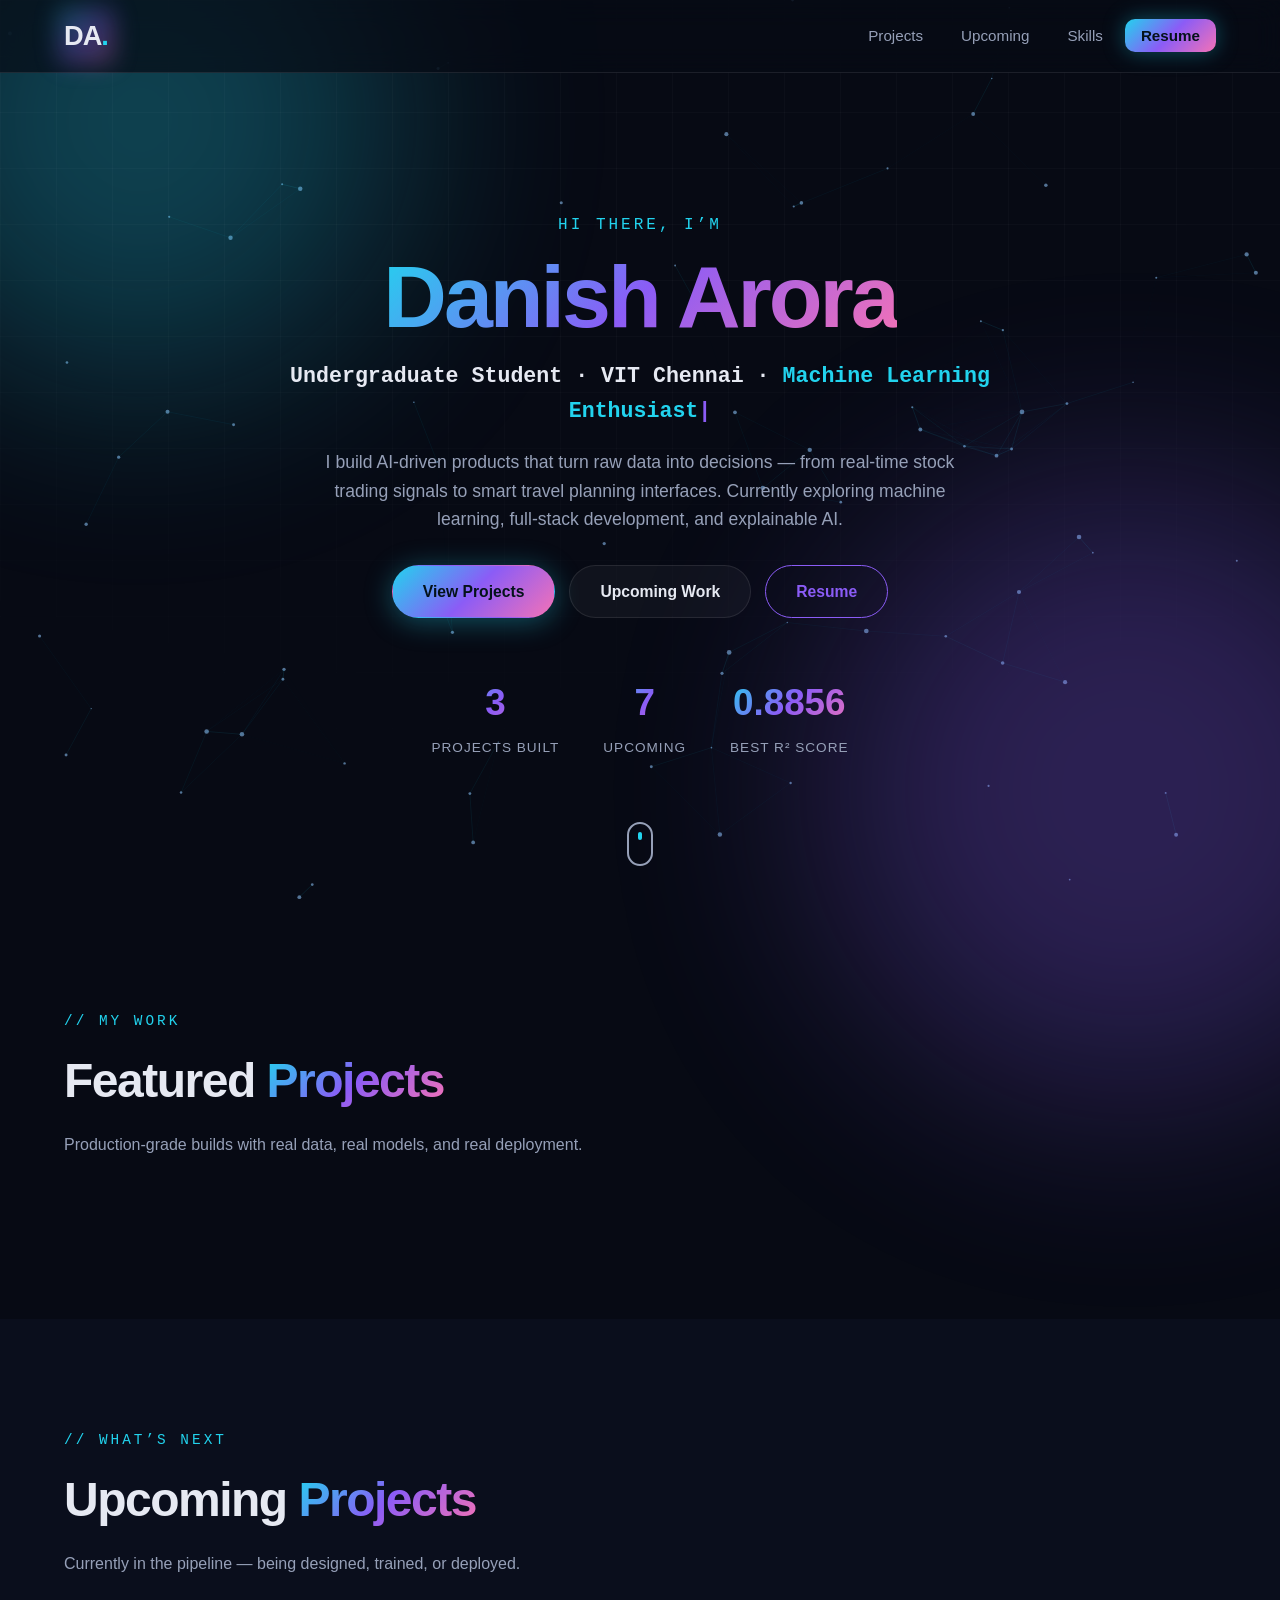
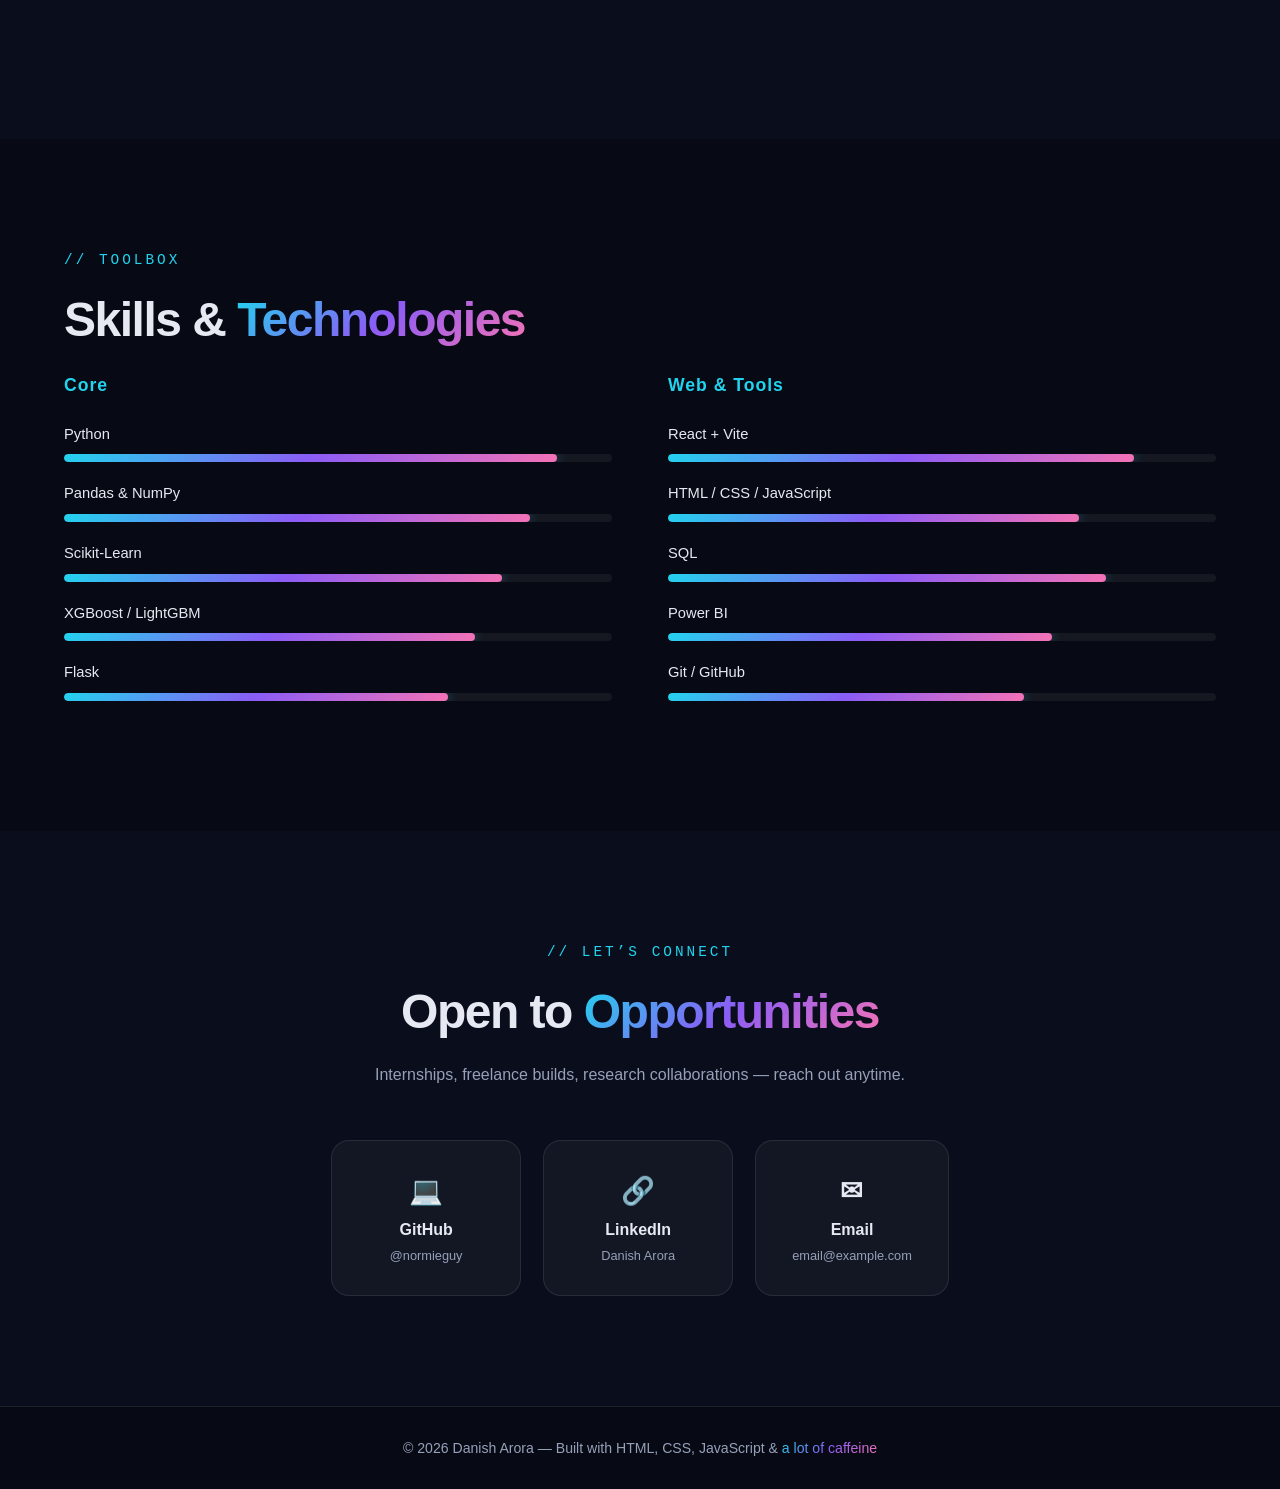
==== index.html @ a0aaeb52 "Add files via upload" ====
<!DOCTYPE html>
<html lang="en">
<head>
<meta charset="UTF-8" />
<meta name="viewport" content="width=device-width, initial-scale=1.0" />
<title>Danish Arora — Undergraduate Student &amp; Developer</title>
<meta name="description" content="Portfolio of Danish Arora, undergraduate student at VIT Chennai — building AI, machine learning and full-stack projects. Explore completed work and upcoming projects." />
<link rel="stylesheet" href="style.css" />
</head>
<body>

<canvas id="particle-canvas"></canvas>
<div class="orb orb-1"></div>
<div class="orb orb-2"></div>
<div class="grid-overlay"></div>

<header class="nav-wrap" id="nav">
  <nav class="nav container">
    <a href="#top" class="logo">DA<span class="logo-dot">.</span></a>
    <ul class="nav-links" id="navLinks">
      <li><a href="#projects">Projects</a></li>
      <li><a href="#upcoming">Upcoming</a></li>
      <li><a href="#skills">Skills</a></li>
      <li><a href="resume-updated.html" class="nav-cta">Resume</a></li>
    </ul>
    <button class="hamburger" id="hamburger" aria-label="Toggle menu"><span></span><span></span><span></span></button>
  </nav>
</header>

<section class="hero" id="top">
  <div class="container hero-inner">
    <p class="hero-eyebrow reveal">Hi there, I&rsquo;m</p>
    <h1 class="hero-name reveal"><span class="gradient-text">Danish Arora</span></h1>
    <h2 class="hero-role reveal">
      <span class="role-static">Undergraduate Student · VIT Chennai · </span><span id="typed"></span><span class="cur">|</span>
    </h2>
    <p class="hero-tag reveal">I build AI-driven products that turn raw data into decisions — from real-time stock trading signals to smart travel planning interfaces. Currently exploring machine learning, full-stack development, and explainable AI.</p>
    <div class="hero-actions reveal">
      <a href="#projects" class="btn btn-primary">View Projects</a>
      <a href="#upcoming" class="btn btn-ghost">Upcoming Work</a>
      <a href="resume.html" class="btn btn-outline">Resume</a>
    </div>
    <div class="hero-stats reveal">
      <div class="stat"><span class="stat-num" data-count="3">0</span><span class="stat-label">Projects Built</span></div>
      <div class="stat"><span class="stat-num" data-count="7">0</span><span class="stat-label">Upcoming</span></div>
      <div class="stat"><span class="stat-num" data-count="0.8856" data-decimals="4">0</span><span class="stat-label">Best R² Score</span></div>
    </div>
  </div>
  <a href="#projects" class="scroll-cue" aria-label="Scroll to projects"><span></span></a>
</section>

<section class="section" id="projects">
  <div class="container">
    <span class="section-eyebrow reveal">// My Work</span>
    <h2 class="section-title reveal">Featured <span class="gradient-text">Projects</span></h2>
    <p class="section-sub reveal">Production-grade builds with real data, real models, and real deployment.</p>
    <div class="projects-grid" id="projectsGrid"><!-- injected by main.js --></div>
  </div>
</section>

<section class="section section-alt" id="upcoming">
  <div class="container">
    <span class="section-eyebrow reveal">// What&rsquo;s Next</span>
    <h2 class="section-title reveal">Upcoming <span class="gradient-text">Projects</span></h2>
    <p class="section-sub reveal">Currently in the pipeline — being designed, trained, or deployed.</p>
    <div class="timeline" id="upcomingList"><!-- injected by main.js --></div>
  </div>
</section>

<section class="section" id="skills">
  <div class="container">
    <span class="section-eyebrow reveal">// Toolbox</span>
    <h2 class="section-title reveal">Skills &amp; <span class="gradient-text">Technologies</span></h2>
    <div class="skills-wrap">
      <div class="skill-col">
        <h3>Core</h3>
        <div class="skill-bar" data-level="90"><span>Python</span><div class="bar"><i></i></div></div>
        <div class="skill-bar" data-level="85"><span>Pandas &amp; NumPy</span><div class="bar"><i></i></div></div>
        <div class="skill-bar" data-level="80"><span>Scikit-Learn</span><div class="bar"><i></i></div></div>
        <div class="skill-bar" data-level="75"><span>XGBoost / LightGBM</span><div class="bar"><i></i></div></div>
        <div class="skill-bar" data-level="70"><span>Flask</span><div class="bar"><i></i></div></div>
      </div>
      <div class="skill-col">
        <h3>Web &amp; Tools</h3>
        <div class="skill-bar" data-level="85"><span>React + Vite</span><div class="bar"><i></i></div></div>
        <div class="skill-bar" data-level="75"><span>HTML / CSS / JavaScript</span><div class="bar"><i></i></div></div>
        <div class="skill-bar" data-level="80"><span>SQL</span><div class="bar"><i></i></div></div>
        <div class="skill-bar" data-level="70"><span>Power BI</span><div class="bar"><i></i></div></div>
        <div class="skill-bar" data-level="65"><span>Git / GitHub</span><div class="bar"><i></i></div></div>
      </div>
    </div>
  </div>
</section>

<section class="section section-alt contact" id="contact">
  <div class="container contact-inner">
    <span class="section-eyebrow reveal">// Let&rsquo;s Connect</span>
    <h2 class="section-title reveal">Open to <span class="gradient-text">Opportunities</span></h2>
    <p class="section-sub reveal">Internships, freelance builds, research collaborations — reach out anytime.</p>
    <div class="contact-cards reveal">
      <a href="https://github.com/normieguy" target="_blank" rel="noopener" class="contact-card">
        <span class="cc-icon">💻</span><span>GitHub</span><small>@normieguy</small>
      </a>
      <a href="https://www.linkedin.com/" target="_blank" rel="noopener" class="contact-card">
        <span class="cc-icon">🔗</span><span>LinkedIn</span><small>Danish Arora</small>
      </a>
      <a href="mailto:you-email@example.com" class="contact-card">
        <span class="cc-icon">✉</span><span>Email</span><small>email@example.com</small>
      </a>
    </div>
  </div>
</section>

<footer class="footer">
  <p>&copy; <span id="year"></span> Danish Arora — Built with HTML, CSS, JavaScript &amp; <span class="grad">a lot of caffeine</span></p>
  <span class="visit-count" id="visitCount"></span>
</footer>

<script src="main.js"></script>
<script src="assets/counter.js"></script>
</body>
</html>
---- style.css ----
/* ============================================================
   MEDICOST … no — PORTFOLIO THEME — "Dark Premium Cyber"
   Danish Arora · VIT Chennai
   ============================================================ */
:root {
  --bg: #070a14;
  --bg-alt: #0a0e1c;
  --surface: rgba(255, 255, 255, 0.04);
  --surface-hover: rgba(255, 255, 255, 0.08);
  --border: rgba(255, 255, 255, 0.09);
  --text: #e6e9f2;
  --text-dim: #96a0b8;
  --cyan: #22d3ee;
  --violet: #8b5cf6;
  --pink: #f472b6;
  --grad: linear-gradient(135deg, var(--cyan), var(--violet), var(--pink));
  --radius: 18px;
  --nav-h: 72px;
}

* { margin: 0; padding: 0; box-sizing: border-box; }
html { scroll-behavior: smooth; }
body {
  background: var(--bg);
  color: var(--text);
  font-family: 'Inter', -apple-system, BlinkMacSystemFont, 'Segoe UI', Roboto, sans-serif;
  overflow-x: hidden;
  line-height: 1.6;
}
.container { max-width: 1200px; margin: 0 auto; padding: 0 24px; }
a { color: inherit; text-decoration: none; }
img { max-width: 100%; }

/* ---------------- BACKGROUND FX ---------------- */
#particle-canvas {
  position: fixed; inset: 0; z-index: -3; pointer-events: none;
}
.grid-overlay {
  position: fixed; inset: 0; z-index: -2; pointer-events: none;
  background-image:
    linear-gradient(rgba(255,255,255,0.025) 1px, transparent 1px),
    linear-gradient(90deg, rgba(255,255,255,0.025) 1px, transparent 1px);
  background-size: 56px 56px;
  mask-image: radial-gradient(ellipse 120% 90% at 50% 0%, #000 40%, transparent 100%);
}
.orb {
  position: fixed; border-radius: 50%; filter: blur(110px);
  opacity: .28; z-index: -2; pointer-events: none;
  animation: orbFloat 14s ease-in-out infinite alternate;
}
.orb-1 { width: 520px; height: 520px; background: var(--cyan); top: -140px; left: -120px; }
.orb-2 { width: 620px; height: 620px; background: var(--violet); bottom: -200px; right: -160px; animation-delay: -7s; }
@keyframes orbFloat {
  from { transform: translate(0,0) scale(1); }
  to   { transform: translate(60px, 40px) scale(1.15); }
}

/* ---------------- NAV ---------------- */
.nav-wrap {
  position: fixed; top: 0; left: 0; right: 0; z-index: 100;
  backdrop-filter: blur(14px); -webkit-backdrop-filter: blur(14px);
  background: rgba(7, 10, 20, 0.7);
  border-bottom: 1px solid var(--border);
  transition: padding .3s ease;
}
.nav { display: flex; align-items: center; justify-content: space-between; height: var(--nav-h); }
.logo {
  font-size: 1.7rem; font-weight: 800; letter-spacing: -1px;
  position: relative; z-index: 1;
}
.logo::after {
  content: ''; position: absolute; inset: -6px; z-index: -1;
  background: var(--grad); border-radius: 8px; filter: blur(12px); opacity: .35;
}
.logo-dot { color: var(--cyan); }
.nav-links { display: flex; gap: 6px; list-style: none; }
.nav-links a {
  padding: 8px 16px; border-radius: 10px; font-size: .95rem; font-weight: 500;
  color: var(--text-dim); transition: all .25s ease; position: relative;
}
.nav-links a:hover { color: var(--text); background: var(--surface-hover); }
.nav-links .nav-cta {
  color: #04121a; background: var(--grad); font-weight: 700;
  box-shadow: 0 0 22px rgba(34,211,238,.35);
}
.nav-links .nav-cta:hover { transform: translateY(-2px); box-shadow: 0 0 34px rgba(139,92,246,.5); }
.hamburger { display: none; background: none; border: none; cursor: pointer; flex-direction: column; gap: 5px; }
.hamburger span { display: block; width: 24px; height: 2px; background: var(--text); border-radius: 2px; transition: .3s; }

/* ---------------- HERO ---------------- */
.hero {
  min-height: 100vh; display: flex; align-items: center; justify-content: center;
  position: relative; text-align: center; padding-top: var(--nav-h);
}
.hero-inner { max-width: 900px; }
.hero-eyebrow {
  color: var(--cyan); font-family: 'JetBrains Mono', Consolas, monospace;
  font-size: 1rem; letter-spacing: 3px; text-transform: uppercase; margin-bottom: 12px;
}
.hero-name { font-size: clamp(3rem, 8vw, 5.5rem); font-weight: 900; letter-spacing: -3px; line-height: 1.05; margin-bottom: 16px; }
.gradient-text {
  background: var(--grad); -webkit-background-clip: text; background-clip: text;
  -webkit-text-fill-color: transparent; color: transparent;
}
.hero-role {
  font-family: 'JetBrains Mono', Consolas, monospace;
  font-size: clamp(1rem, 2.4vw, 1.35rem); color: var(--text-dim);
  margin-bottom: 20px; min-height: 2em;
}
.role-static { color: var(--text); }
#typed { color: var(--cyan); }
.cur { animation: blink 1s steps(1) infinite; color: var(--violet); }
@keyframes blink { 0%, 49% { opacity: 1; } 50%, 100% { opacity: 0; } }
.hero-tag { color: var(--text-dim); font-size: 1.1rem; max-width: 640px; margin: 0 auto 32px; }
.hero-actions { display: flex; gap: 14px; justify-content: center; flex-wrap: wrap; margin-bottom: 56px; }
.btn {
  padding: 13px 30px; border-radius: 999px; font-weight: 600; font-size: .98rem;
  transition: all .28s cubic-bezier(.34,1.56,.64,1); border: 1px solid transparent; cursor: pointer;
  display: inline-flex; align-items: center; gap: 8px;
}
.btn-primary { background: var(--grad); color: #04121a; box-shadow: 0 4px 28px rgba(34,211,238,.35); }
.btn-primary:hover { transform: translateY(-3px) scale(1.03); box-shadow: 0 8px 40px rgba(139,92,246,.55); }
.btn-ghost { background: var(--surface); border-color: var(--border); color: var(--text); }
.btn-ghost:hover { background: var(--surface-hover); transform: translateY(-3px); border-color: var(--cyan); }
.btn-outline { background: transparent; border-color: var(--violet); color: var(--violet); }
.btn-outline:hover { background: rgba(139,92,246,.12); transform: translateY(-3px); }

.hero-stats { display: flex; gap: 44px; justify-content: center; flex-wrap: wrap; }
.stat { display: flex; flex-direction: column; gap: 4px; }
.stat-num { font-size: 2.3rem; font-weight: 800; background: var(--grad); -webkit-background-clip: text; background-clip: text; -webkit-text-fill-color: transparent; color: transparent; }
.stat-label { font-size: .85rem; color: var(--text-dim); letter-spacing: 1px; text-transform: uppercase; }
.scroll-cue {
  position: absolute; bottom: 34px; left: 50%; transform: translateX(-50%);
  width: 26px; height: 44px; border: 2px solid var(--text-dim); border-radius: 14px;
}
.scroll-cue span {
  position: absolute; top: 8px; left: 50%; transform: translateX(-50%);
  width: 4px; height: 8px; border-radius: 2px; background: var(--cyan);
  animation: cueDrop 1.6s infinite;
}
@keyframes cueDrop { 0% { opacity: 0; top: 6px; } 40% { opacity: 1; } 100% { opacity: 0; top: 22px; } }

/* ---------------- SECTIONS ---------------- */
.section { padding: 110px 0; position: relative; }
.section-alt { background: var(--bg-alt); }
.section-eyebrow {
  font-family: 'JetBrains Mono', monospace; color: var(--cyan); font-size: .9rem;
  letter-spacing: 3px; text-transform: uppercase; display: block; margin-bottom: 10px;
}
.section-title { font-size: clamp(2rem, 4.5vw, 3rem); font-weight: 800; letter-spacing: -1.5px; margin-bottom: 12px; }
.section-sub { color: var(--text-dim); margin-bottom: 52px; max-width: 640px; }

/* ---------------- PROJECT CARDS ---------------- */
.projects-grid { display: grid; grid-template-columns: repeat(auto-fit, minmax(320px, 1fr)); gap: 26px; }
.project-card {
  background: var(--surface); border: 1px solid var(--border); border-radius: var(--radius);
  padding: 30px; position: relative; overflow: hidden;
  transition: transform .35s cubic-bezier(.34,1.56,.64,1), border-color .3s, box-shadow .3s;
  display: flex; flex-direction: column; gap: 16px;
}
.project-card::before {
  content: ''; position: absolute; inset: -2px; border-radius: inherit; z-index: -1;
  background: var(--grad); opacity: 0; filter: blur(20px); transition: opacity .35s;
}
.project-card:hover { transform: translateY(-8px); border-color: rgba(34,211,238,.4); box-shadow: 0 20px 50px rgba(0,0,0,.5); }
.project-card:hover::before { opacity: .2; }
.p-icon {
  font-size: 2.2rem; width: 62px; height: 62px; display: grid; place-items: center;
  background: linear-gradient(135deg, rgba(34,211,238,.15), rgba(139,92,246,.15));
  border: 1px solid var(--border); border-radius: 16px; margin-bottom: 4px;
  transition: transform .3s;
}
.project-card:hover .p-icon { transform: rotate(-8deg) scale(1.08); }
.p-title { font-size: 1.25rem; font-weight: 700; letter-spacing: -.5px; }
.p-summary { color: var(--text-dim); font-size: .95rem; flex: 1; }
.p-highlights { list-style: none; display: flex; flex-direction: column; gap: 6px; }
.p-highlights li {
  font-size: .88rem; color: var(--text-dim); display: flex; gap: 9px; align-items: flex-start;
}
.p-highlights li::before { content: '▹'; color: var(--cyan); flex-shrink: 0; }
.p-tags { display: flex; flex-wrap: wrap; gap: 8px; }
.tag {
  font-family: 'JetBrains Mono', monospace; font-size: .72rem; padding: 4px 11px;
  border-radius: 999px; background: rgba(34,211,238,.08); border: 1px solid rgba(34,211,238,.25);
  color: var(--cyan); letter-spacing: .5px;
}
.p-links { display: flex; gap: 18px; }
.p-links a {
  font-size: .9rem; font-weight: 600; color: var(--cyan); position: relative; display: inline-flex; align-items: center; gap: 6px;
}
.p-links a::after {
  content: ''; position: absolute; bottom: -3px; left: 0; width: 0; height: 1.5px;
  background: var(--violet); transition: width .3s;
}
.p-links a:hover::after { width: 100%; }

/* ---------------- UPCOMING TIMELINE ---------------- */
.timeline { position: relative; padding-left: 36px; }
.timeline::before {
  content: ''; position: absolute; left: 12px; top: 8px; bottom: 8px; width: 2px;
  background: linear-gradient(180deg, var(--cyan), var(--violet), transparent);
}
.tl-item { position: relative; margin-bottom: 34px; opacity: 0; transform: translateX(-24px); transition: all .6s cubic-bezier(.34,1.3,.64,1); }
.tl-item.visible { opacity: 1; transform: translateX(0); }
.tl-item::before {
  content: ''; position: absolute; left: -31px; top: 8px; width: 14px; height: 14px; border-radius: 50%;
  background: var(--bg); border: 3px solid var(--cyan); box-shadow: 0 0 16px rgba(34,211,238,.55);
}
.tl-item:nth-child(2)::before { border-color: var(--violet); box-shadow: 0 0 16px rgba(139,92,246,.55); }
.tl-item:nth-child(3)::before { border-color: var(--pink); box-shadow: 0 0 16px rgba(244,114,182,.55); }
.tl-head { display: flex; align-items: center; gap: 14px; flex-wrap: wrap; margin-bottom: 6px; }
.tl-title { font-size: 1.15rem; font-weight: 700; }
.tl-status {
  font-family: 'JetBrains Mono', monospace; font-size: .7rem; padding: 3px 10px; border-radius: 999px;
  background: rgba(244,114,182,.1); border: 1px solid rgba(244,114,182,.35); color: var(--pink);
  letter-spacing: 1px; text-transform: uppercase;
}
.tl-summary { color: var(--text-dim); font-size: .95rem; max-width: 720px; }

/* ---------------- SKILLS ---------------- */
.skills-wrap { display: grid; grid-template-columns: repeat(auto-fit, minmax(320px, 1fr)); gap: 56px; }
.skill-col h3 { margin-bottom: 24px; font-size: 1.1rem; color: var(--cyan); letter-spacing: 1px; }
.skill-bar { margin-bottom: 20px; }
.skill-bar span { display: block; font-size: .92rem; color: var(--text); margin-bottom: 8px; }
.bar { height: 8px; border-radius: 999px; background: rgba(255,255,255,.06); overflow: hidden; }
.bar i {
  display: block; height: 100%; width: 0; border-radius: inherit;
  background: var(--grad); transition: width 1.2s cubic-bezier(.4,0,.2,1);
  box-shadow: 0 0 12px rgba(34,211,238,.4);
}

/* ---------------- CONTACT ---------------- */
.contact-inner { text-align: center; }
.contact-inner .section-sub { margin-left: auto; margin-right: auto; }
.contact-cards { display: flex; gap: 22px; justify-content: center; flex-wrap: wrap; margin-top: 10px; }
.contact-card {
  display: flex; flex-direction: column; align-items: center; gap: 4px;
  background: var(--surface); border: 1px solid var(--border); border-radius: var(--radius);
  padding: 28px 36px; transition: all .3s cubic-bezier(.34,1.56,.64,1); min-width: 190px;
}
.contact-card:hover { transform: translateY(-6px) scale(1.03); border-color: var(--cyan); box-shadow: 0 14px 40px rgba(34,211,238,.15); }
.cc-icon { font-size: 1.7rem; }
.contact-card span { font-weight: 700; }
.contact-card small { color: var(--text-dim); font-size: .8rem; }

/* ---------------- FOOTER ---------------- */
.footer { position: relative; padding: 30px 24px; text-align: center; border-top: 1px solid var(--border); color: var(--text-dim); font-size: .88rem; }
.visit-count { position: absolute; right: 16px; bottom: 8px; font-size: .72rem; letter-spacing: .14em; font-family: 'JetBrains Mono', Consolas, monospace; color: var(--text-dim); opacity: .65; }
.grad { background: var(--grad); -webkit-background-clip: text; background-clip: text; -webkit-text-fill-color: transparent; color: transparent; }

/* ---------------- SCROLL REVEAL ---------------- */
.reveal { opacity: 0; transform: translateY(28px); transition: all .7s cubic-bezier(.34,1.2,.64,1); }
.reveal.visible { opacity: 1; transform: translateY(0); }

/* ---------------- RESPONSIVE ---------------- */
@media (max-width: 768px) {
  .nav { position: relative; }
  .nav-links {
    position: absolute; top: 100%; right: 24px; flex-direction: column; gap: 4px;
    background: rgba(10, 14, 28, .98); border: 1px solid var(--border); border-radius: 14px;
    padding: 14px; min-width: 200px; opacity: 0; pointer-events: none; transform: translateY(-8px);
    transition: all .3s ease;
  }
  .nav-links.open { opacity: 1; pointer-events: auto; transform: translateY(0); }
  .hamburger { display: flex; }
  .hamburger.open span:nth-child(1) { transform: translateY(7px) rotate(45deg); }
  .hamburger.open span:nth-child(2) { opacity: 0; }
  .hamburger.open span:nth-child(3) { transform: translateY(-7px) rotate(-45deg); }
  .hero-name { letter-spacing: -1.5px; }
  .hero-stats { gap: 28px; }
  .section { padding: 80px 0; }
}
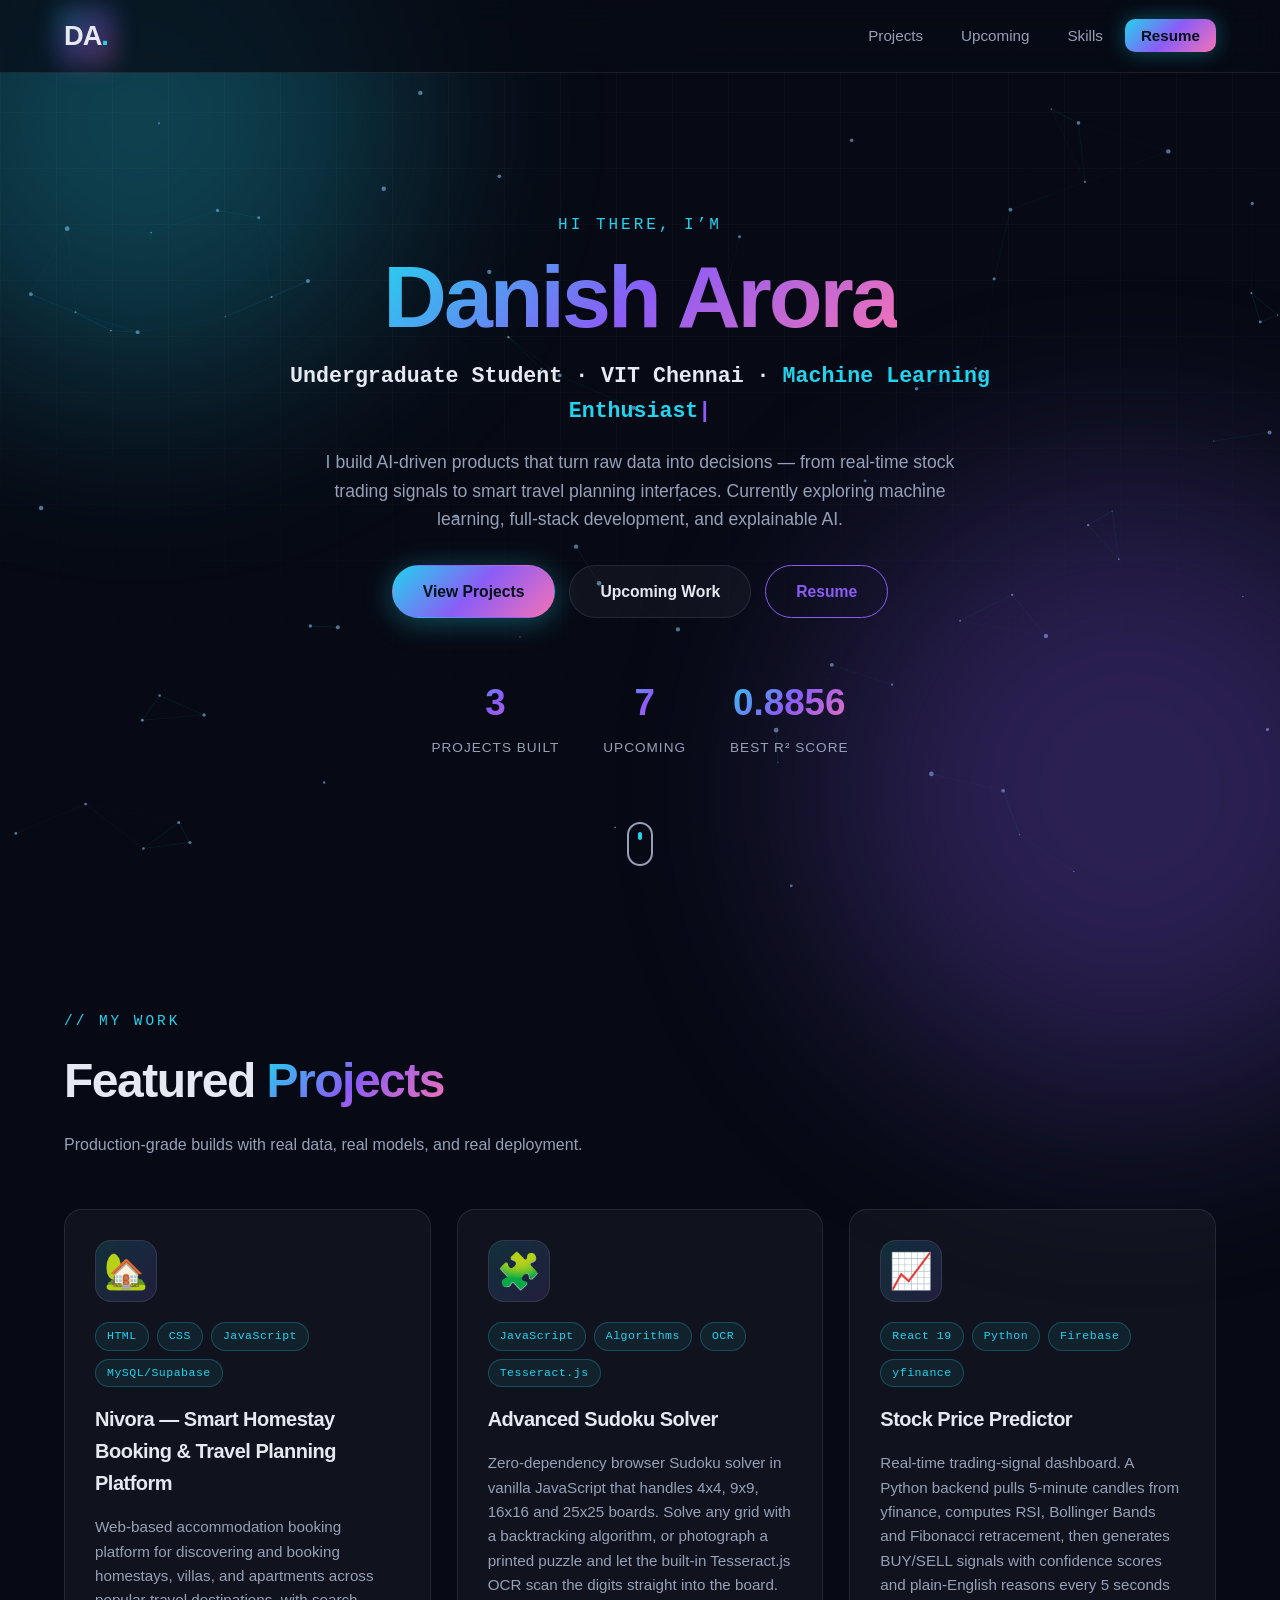
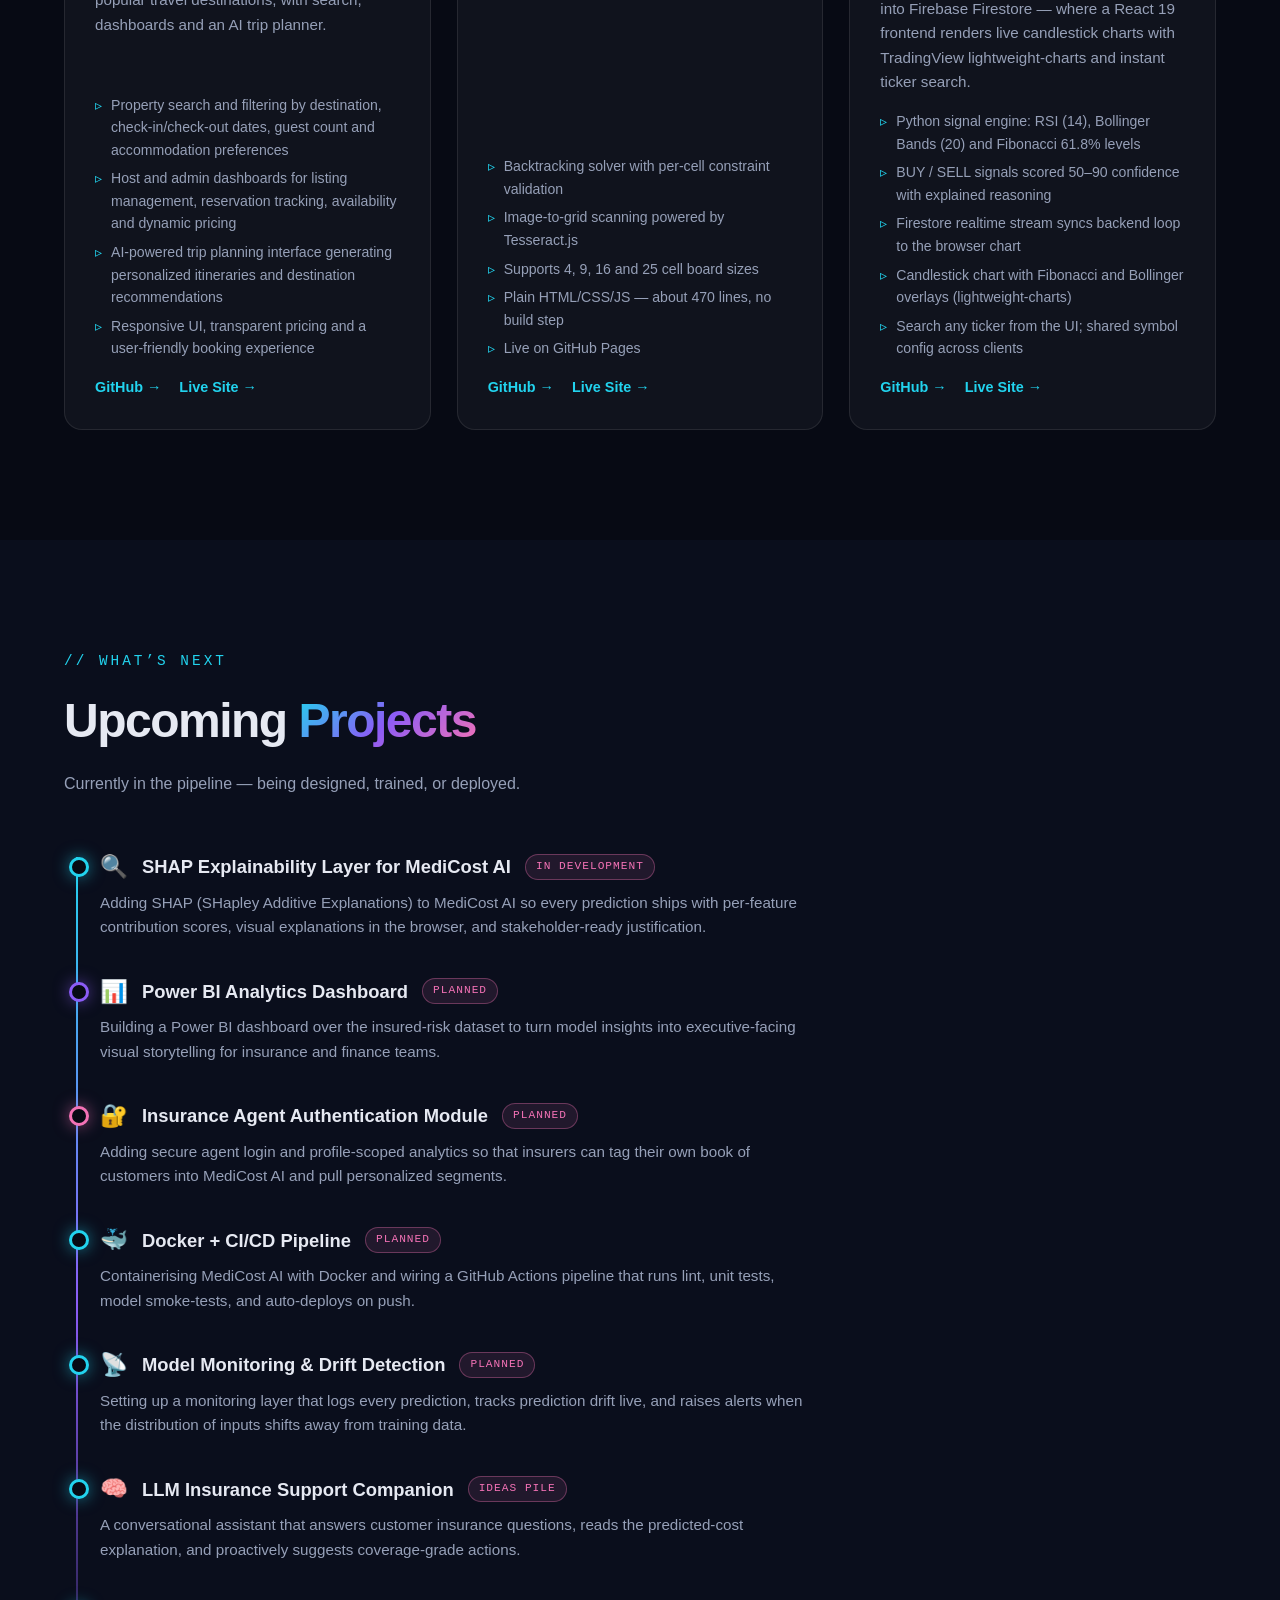
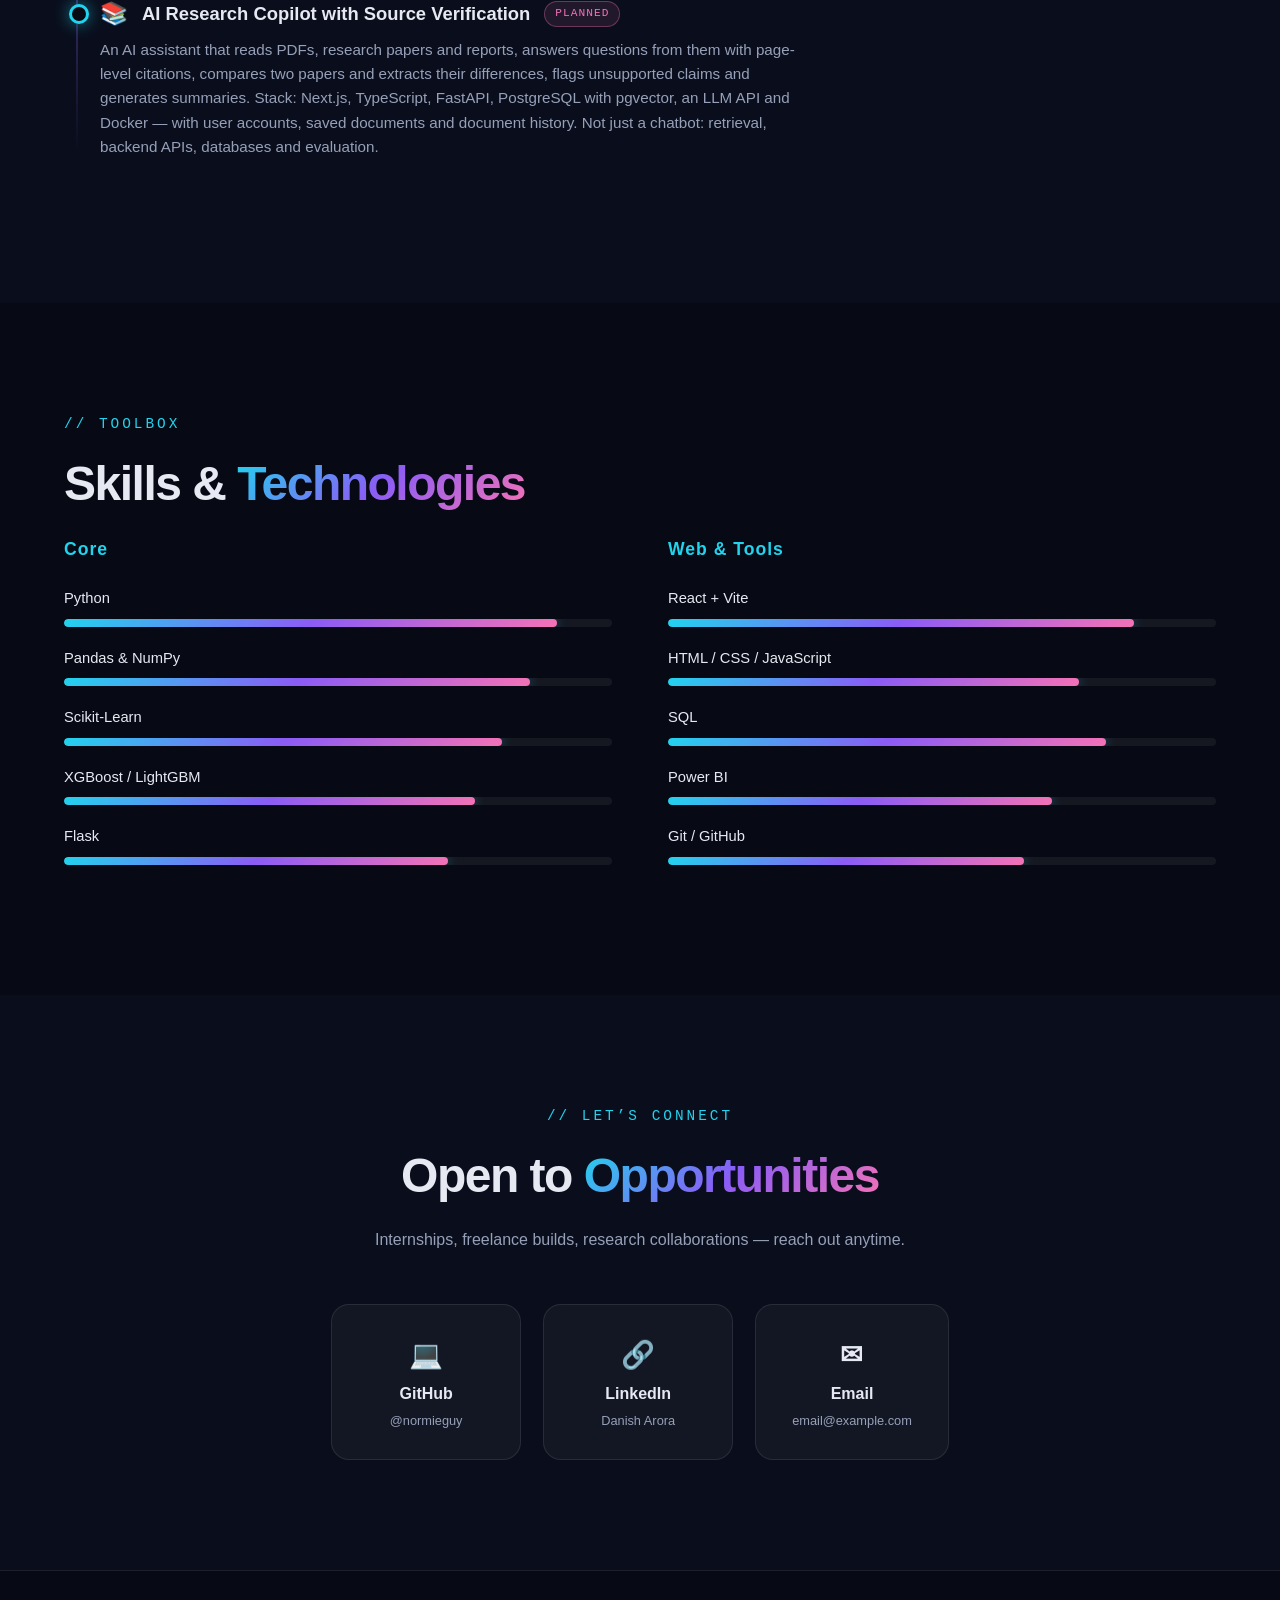
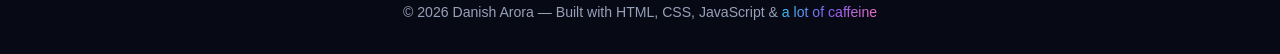
==== commit 9eb0e8be: "Update index.html" ====
--- a/index.html
+++ b/index.html
@@ -21,7 +21,7 @@
       <li><a href="#projects">Projects</a></li>
       <li><a href="#upcoming">Upcoming</a></li>
       <li><a href="#skills">Skills</a></li>
-      <li><a href="resume-updated.html" class="nav-cta">Resume</a></li>
+      <li><a href="resume.html" class="nav-cta">Resume</a></li>
     </ul>
     <button class="hamburger" id="hamburger" aria-label="Toggle menu"><span></span><span></span><span></span></button>
   </nav>
